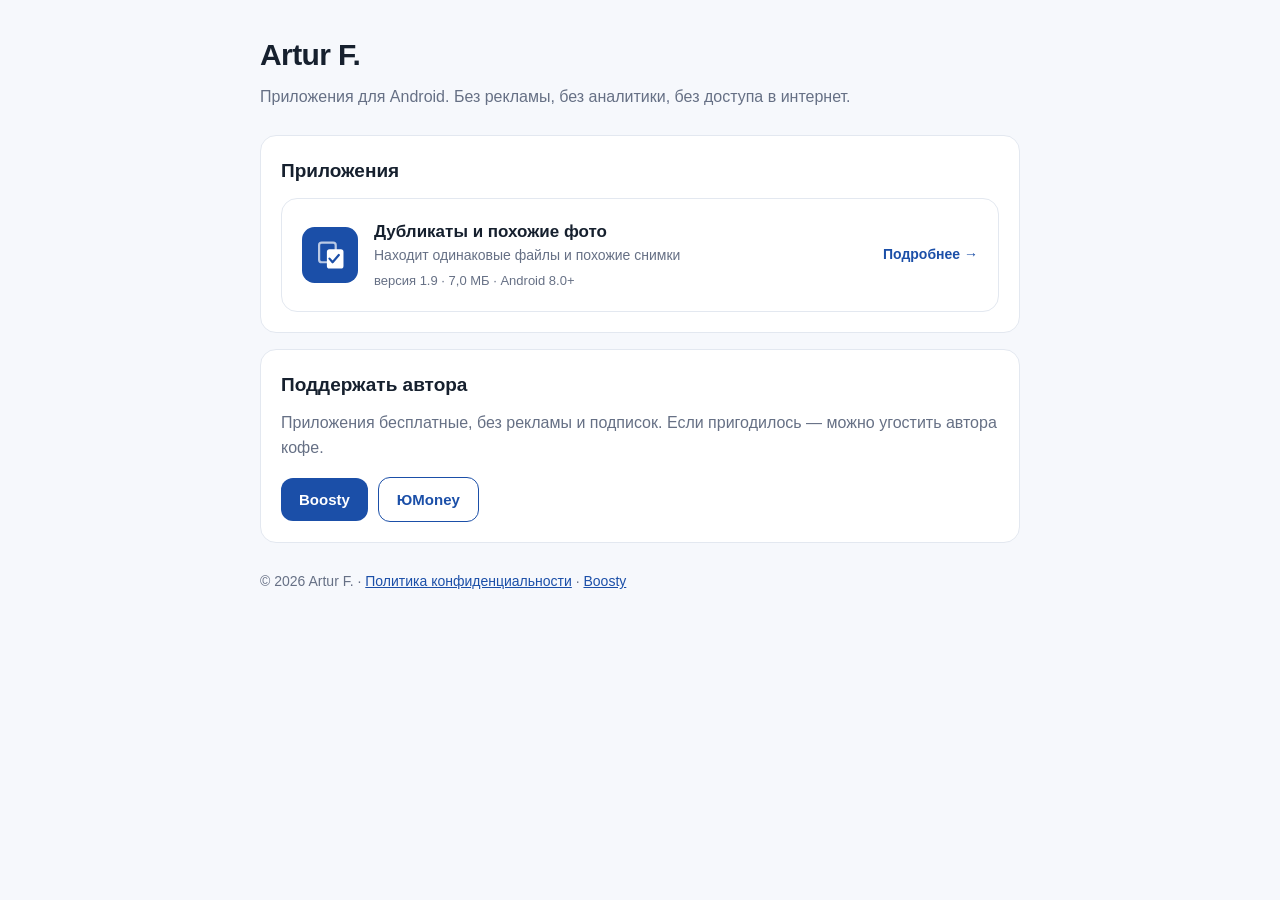
==== index.html @ b192c579 "Add files via upload" ====
<!DOCTYPE html>
<!--
  Главная страница — каталог приложений.

  Как добавить приложение: скопируйте ссылку <a class="card app-item"> (см. комментарий
  в блоке «Приложения») и замените иконку, название, описание, характеристики и адрес
  страницы приложения (например scaner.html).
-->
<html lang="ru">
<head>
<meta charset="utf-8">
<meta name="viewport" content="width=device-width, initial-scale=1">
<title>Artur F. — приложения для Android</title>
<meta name="description" content="Приложения для Android без рекламы, аналитики и доступа в интернет.">
<link rel="stylesheet" href="style.css">
</head>
<body>
<div class="wrap">

  <h1>Artur F.</h1>
  <p class="sub">Приложения для Android. Без рекламы, без аналитики, без доступа в интернет.</p>

  <!-- ================= Приложения ================= -->
  <div class="card">
    <h2>Приложения</h2>

    <!-- КАРТОЧКА В КАТАЛОГЕ: копируйте этот блок для нового приложения -->
    <a class="card app-item" href="dupfinder.html" style="margin-bottom:0">
      <svg width="56" height="56" viewBox="0 0 108 108" aria-hidden="true">
        <rect width="108" height="108" rx="24" fill="#1b4fa8"/>
        <rect x="33" y="30" width="32" height="38" rx="5" fill="none" stroke="#ffffff" stroke-opacity=".7" stroke-width="4.3"/>
        <rect x="48" y="43" width="32" height="37" rx="5" fill="#ffffff"/>
        <path d="M53 61 L59 68 L71 54" fill="none" stroke="#1b4fa8" stroke-width="4.3"
              stroke-linecap="round" stroke-linejoin="round"/>
      </svg>
      <div>
        <div class="title">Дубликаты и похожие фото</div>
        <div class="desc">Находит одинаковые файлы и похожие снимки</div>
        <div class="meta">версия 1.9 · 7,0 МБ · Android 8.0+</div>
      </div>
      <span class="more">Подробнее →</span>
    </a>
    <!-- /КАРТОЧКА В КАТАЛОГЕ -->

  </div>

  <!-- ================= Поддержать ================= -->
  <div class="card">
    <h2>Поддержать автора</h2>
    <p style="margin-top:0;color:var(--muted)">
      Приложения бесплатные, без рекламы и подписок. Если пригодилось — можно угостить автора кофе.
    </p>
    <div class="actions">
      <a class="btn" href="https://boosty.to/arkeyn/donate">Boosty</a>
      <a class="btn ghost" href="https://yoomoney.ru/to/4100119662312495">ЮMoney</a>
    </div>
  </div>

  <footer>
    © 2026 Artur F. · <a href="privacy.html">Политика конфиденциальности</a> ·
    <a href="https://boosty.to/arkeyn">Boosty</a>
  </footer>

</div>
</body>
</html>
---- style.css ----
:root {
  --blue: #1b4fa8;
  --blue-dark: #163f86;
  --bg: #f6f8fc;
  --card: #ffffff;
  --text: #16202e;
  --muted: #667085;
  --line: #e3e8f0;
}

* { box-sizing: border-box; }

body {
  margin: 0;
  padding: 32px 20px 56px;
  background: var(--bg);
  color: var(--text);
  font: 16px/1.55 -apple-system, "Segoe UI", Roboto, "Helvetica Neue", Arial, sans-serif;
}

.wrap { max-width: 760px; margin: 0 auto; }

h1 { font-size: 30px; margin: 0 0 6px; letter-spacing: -0.02em; }
h2 { font-size: 19px; margin: 0 0 12px; }

.sub { color: var(--muted); margin: 0 0 26px; }

.card {
  display: block;
  background: var(--card);
  border: 1px solid var(--line);
  border-radius: 16px;
  padding: 20px;
  margin-bottom: 16px;
}

.card > h2:first-child { margin-top: 0; }

a { color: var(--blue); }

.back {
  display: inline-block;
  margin-bottom: 14px;
  font-size: 14px;
  text-decoration: none;
}

/* -------- каталог приложений -------- */

.app-item {
  display: flex;
  gap: 16px;
  align-items: center;
  text-decoration: none;
  color: inherit;
}

.app-item:hover { border-color: var(--blue); }

.app-item .title { font-weight: 600; font-size: 17px; }
.app-item .desc { color: var(--muted); font-size: 14px; }
.app-item .meta { color: var(--muted); font-size: 13px; margin-top: 4px; }

.app-item .more {
  margin-left: auto;
  color: var(--blue);
  font-weight: 600;
  font-size: 14px;
  white-space: nowrap;
}

/* -------- страница приложения -------- */

.app-head { display: flex; gap: 16px; align-items: center; margin-bottom: 14px; }
.app-head h2 { margin: 0; }
.app-head .role { color: var(--muted); font-size: 14px; }

.chips { display: flex; flex-wrap: wrap; gap: 8px; margin: 12px 0 16px; padding: 0; list-style: none; }

.chips li {
  font-size: 13px;
  color: var(--muted);
  border: 1px solid var(--line);
  border-radius: 999px;
  padding: 3px 10px;
}

.actions { display: flex; flex-wrap: wrap; gap: 10px; align-items: center; }

.btn {
  display: inline-flex;
  align-items: center;
  gap: 8px;
  padding: 10px 18px;
  border-radius: 12px;
  background: var(--blue);
  color: #fff;
  text-decoration: none;
  font-weight: 600;
  font-size: 15px;
}

.btn:hover { background: var(--blue-dark); }

.btn.ghost { background: transparent; color: var(--blue); border: 1px solid var(--blue); }
.btn.ghost:hover { background: #eef2fb; }

ul.features { margin: 0; padding-left: 20px; }
ul.features li { margin-bottom: 6px; }

.hash {
  display: block;
  margin-top: 14px;
  font: 12px/1.5 ui-monospace, Consolas, monospace;
  color: var(--muted);
  word-break: break-all;
}

.note { font-size: 13px; color: var(--muted); margin-top: 12px; }

code { font: 13px ui-monospace, Consolas, monospace; }

table { border-collapse: collapse; width: 100%; margin: 10px 0; font-size: 15px; }
th, td { text-align: left; padding: 8px 10px; border-bottom: 1px solid var(--line); vertical-align: top; }
th { color: var(--muted); font-weight: 600; }

footer { color: var(--muted); font-size: 14px; margin-top: 28px; }
footer a { color: var(--blue); }
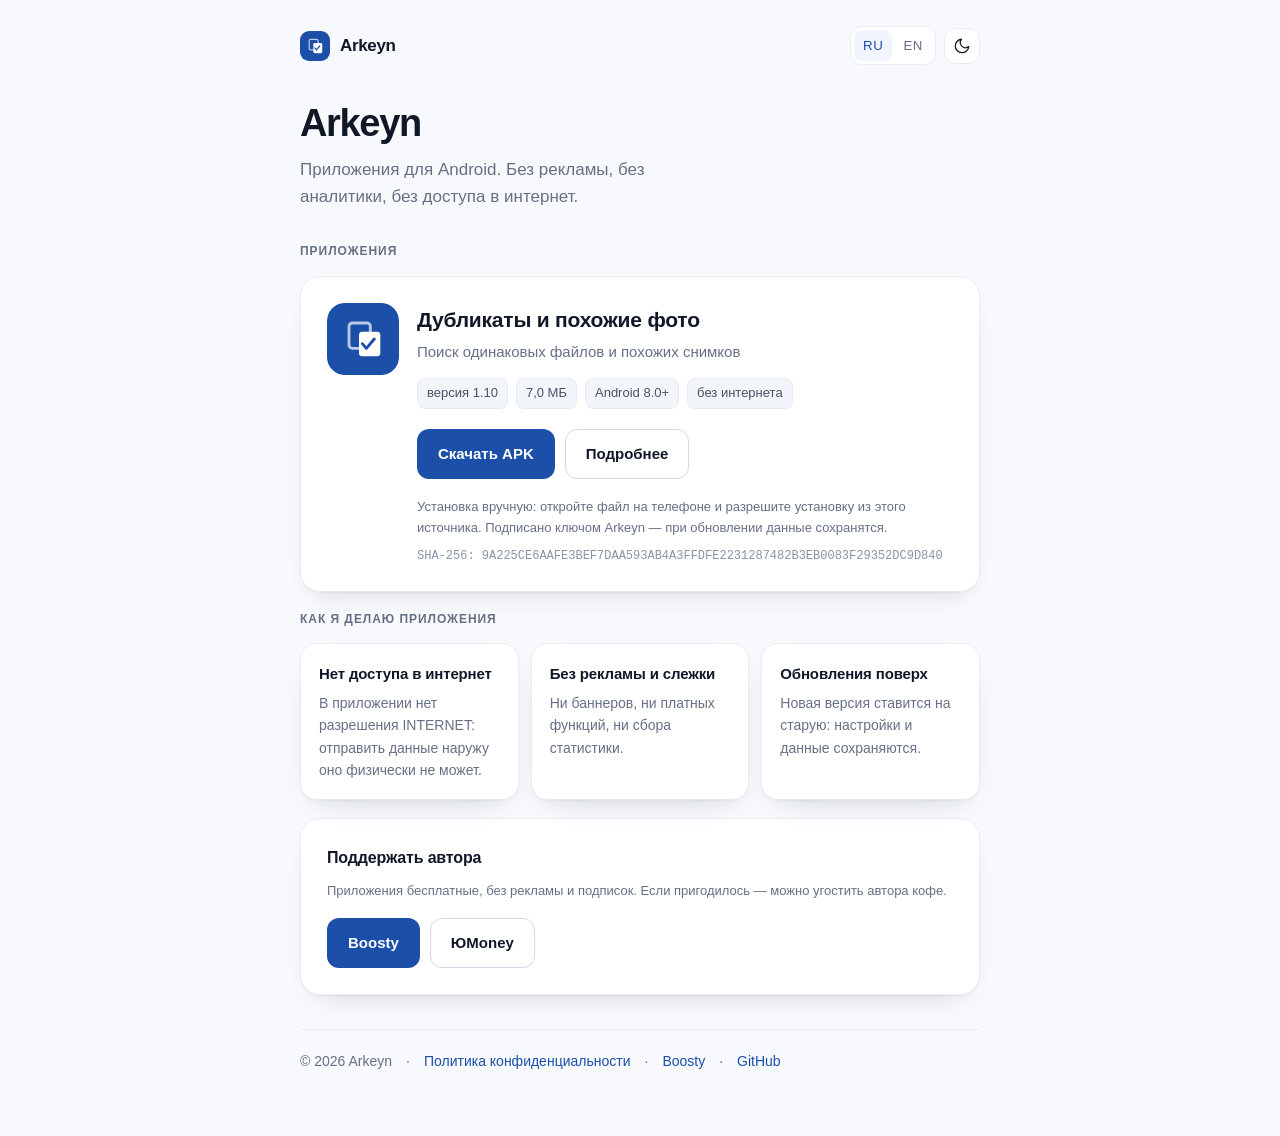
==== commit 1b2c3a88: "Add files via upload" ====
--- a/index.html
+++ b/index.html
@@ -1,66 +1,157 @@
 <!DOCTYPE html>
-<!--
-  Главная страница — каталог приложений.
-
-  Как добавить приложение: скопируйте ссылку <a class="card app-item"> (см. комментарий
-  в блоке «Приложения») и замените иконку, название, описание, характеристики и адрес
-  страницы приложения (например scaner.html).
--->
-<html lang="ru">
+<html lang="ru" data-lang="ru" data-theme="light">
 <head>
 <meta charset="utf-8">
 <meta name="viewport" content="width=device-width, initial-scale=1">
-<title>Artur F. — приложения для Android</title>
-<meta name="description" content="Приложения для Android без рекламы, аналитики и доступа в интернет.">
+<title data-ru="Arkeyn — приложения для Android" data-en="Arkeyn — Android apps">Arkeyn — приложения для Android</title>
+<meta name="description" content="Приложения для Android без рекламы, аналитики и доступа в интернет. Автор — Arkeyn.">
+<meta name="color-scheme" content="light dark">
 <link rel="stylesheet" href="style.css">
+<script>
+/* Тема и язык применяются до первой отрисовки — без мигания. */
+(function () {
+  try {
+    var t = localStorage.getItem('arkeyn-theme');
+    if (!t) {
+      t = window.matchMedia && window.matchMedia('(prefers-color-scheme: dark)').matches ? 'dark' : 'light';
+    }
+    var l = localStorage.getItem('arkeyn-lang') || 'ru';
+    var r = document.documentElement;
+    r.setAttribute('data-theme', t);
+    r.setAttribute('data-lang', l);
+    r.setAttribute('lang', l);
+  } catch (e) {}
+})();
+</script>
 </head>
 <body>
 <div class="wrap">
 
-  <h1>Artur F.</h1>
-  <p class="sub">Приложения для Android. Без рекламы, без аналитики, без доступа в интернет.</p>
-
-  <!-- ================= Приложения ================= -->
-  <div class="card">
-    <h2>Приложения</h2>
-
-    <!-- КАРТОЧКА В КАТАЛОГЕ: копируйте этот блок для нового приложения -->
-    <a class="card app-item" href="dupfinder.html" style="margin-bottom:0">
-      <svg width="56" height="56" viewBox="0 0 108 108" aria-hidden="true">
+  <header class="topbar">
+    <a class="brand" href="index.html">
+      <svg class="mark" viewBox="0 0 108 108" aria-hidden="true">
         <rect width="108" height="108" rx="24" fill="#1b4fa8"/>
         <rect x="33" y="30" width="32" height="38" rx="5" fill="none" stroke="#ffffff" stroke-opacity=".7" stroke-width="4.3"/>
         <rect x="48" y="43" width="32" height="37" rx="5" fill="#ffffff"/>
-        <path d="M53 61 L59 68 L71 54" fill="none" stroke="#1b4fa8" stroke-width="4.3"
-              stroke-linecap="round" stroke-linejoin="round"/>
+        <path d="M53 61 L59 68 L71 54" fill="none" stroke="#1b4fa8" stroke-width="4.3" stroke-linecap="round" stroke-linejoin="round"/>
       </svg>
-      <div>
-        <div class="title">Дубликаты и похожие фото</div>
-        <div class="desc">Находит одинаковые файлы и похожие снимки</div>
-        <div class="meta">версия 1.9 · 7,0 МБ · Android 8.0+</div>
+      Arkeyn
+    </a>
+    <div class="spacer"></div>
+    <div class="controls">
+      <div class="seg" role="group" aria-label="Язык / Language">
+        <button type="button" data-set-lang="ru" aria-pressed="true">RU</button>
+        <button type="button" data-set-lang="en" aria-pressed="false">EN</button>
       </div>
-      <span class="more">Подробнее →</span>
-    </a>
-    <!-- /КАРТОЧКА В КАТАЛОГЕ -->
+      <button type="button" class="icon-btn" id="theme-toggle" aria-label="Тёмная тема" title="Тёмная тема" aria-pressed="false">
+        <svg class="moon" viewBox="0 0 24 24" aria-hidden="true">
+          <path d="M21 12.8A9 9 0 1 1 11.2 3a7 7 0 0 0 9.8 9.8z" fill="none" stroke="currentColor" stroke-width="1.7" stroke-linejoin="round"/>
+        </svg>
+        <svg class="sun" viewBox="0 0 24 24" aria-hidden="true">
+          <circle cx="12" cy="12" r="4.2" fill="none" stroke="currentColor" stroke-width="1.7"/>
+          <path d="M12 2.6v2.1M12 19.3v2.1M4.4 4.4l1.5 1.5M18.1 18.1l1.5 1.5M2.6 12h2.1M19.3 12h2.1M4.4 19.6l1.5-1.5M18.1 5.9l1.5-1.5" fill="none" stroke="currentColor" stroke-width="1.7" stroke-linecap="round"/>
+        </svg>
+      </button>
+    </div>
+  </header>
 
+  <section class="hero">
+    <h1>Arkeyn</h1>
+    <p data-ru>Приложения для Android. Без рекламы, без аналитики, без доступа в интернет.</p>
+    <p data-en>Android apps. No ads, no analytics, no internet access.</p>
+  </section>
+
+  <p class="eyebrow" data-ru>Приложения</p>
+  <p class="eyebrow" data-en>Apps</p>
+
+  <section class="card app">
+    <svg class="icon" viewBox="0 0 108 108" aria-hidden="true">
+      <rect width="108" height="108" rx="24" fill="#1b4fa8"/>
+      <rect x="33" y="30" width="32" height="38" rx="5" fill="none" stroke="#ffffff" stroke-opacity=".7" stroke-width="4.3"/>
+      <rect x="48" y="43" width="32" height="37" rx="5" fill="#ffffff"/>
+      <path d="M53 61 L59 68 L71 54" fill="none" stroke="#1b4fa8" stroke-width="4.3" stroke-linecap="round" stroke-linejoin="round"/>
+    </svg>
+    <div class="grow">
+      <h2 data-ru>Дубликаты и похожие фото</h2>
+      <h2 data-en>Duplicates and similar photos</h2>
+      <p class="role" data-ru>Поиск одинаковых файлов и похожих снимков</p>
+      <p class="role" data-en>Finds identical files and lookalike shots</p>
+
+      <ul class="chips">
+        <li data-ru>версия 1.10</li>
+        <li data-en>version 1.10</li>
+        <li data-ru>7,0 МБ</li>
+        <li data-en>7.0 MB</li>
+        <li>Android 8.0+</li>
+        <li data-ru>без интернета</li>
+        <li data-en>no internet</li>
+      </ul>
+
+      <div class="actions">
+        <a class="btn" href="https://github.com/Arkeyn87/arkeyn-apps/releases/latest/download/DuplicatesFinder.apk">
+          <span data-ru>Скачать APK</span><span data-en>Download APK</span>
+        </a>
+        <a class="btn ghost" href="dupfinder.html">
+          <span data-ru>Подробнее</span><span data-en>Details</span>
+        </a>
+      </div>
+
+      <p class="meta">
+        <span data-ru>Установка вручную: откройте файл на телефоне и разрешите установку из этого источника.
+          Подписано ключом Arkeyn — при обновлении данные сохранятся.</span>
+        <span data-en>Manual install: open the file on your phone and allow installation from this source.
+          Signed with the Arkeyn key — your data survives updates.</span>
+        <span class="hash">SHA-256: 9A225CE6AAFE3BEF7DAA593AB4A3FFDFE2231287482B3EB0083F29352DC9D840</span>
+      </p>
+    </div>
+  </section>
+
+  <p class="eyebrow" data-ru>Как я делаю приложения</p>
+  <p class="eyebrow" data-en>How I build apps</p>
+
+  <div class="tiles">
+    <div class="tile">
+      <h3 data-ru>Нет доступа в интернет</h3>
+      <h3 data-en>No internet access</h3>
+      <p data-ru>В приложении нет разрешения INTERNET: отправить данные наружу оно физически не может.</p>
+      <p data-en>The app has no INTERNET permission: it physically cannot send data anywhere.</p>
+    </div>
+    <div class="tile">
+      <h3 data-ru>Без рекламы и слежки</h3>
+      <h3 data-en>No ads or tracking</h3>
+      <p data-ru>Ни баннеров, ни платных функций, ни сбора статистики.</p>
+      <p data-en>No banners, no paid features, no telemetry.</p>
+    </div>
+    <div class="tile">
+      <h3 data-ru>Обновления поверх</h3>
+      <h3 data-en>Updates in place</h3>
+      <p data-ru>Новая версия ставится на старую: настройки и данные сохраняются.</p>
+      <p data-en>A new version installs over the old one: settings and data stay.</p>
+    </div>
   </div>
 
-  <!-- ================= Поддержать ================= -->
-  <div class="card">
-    <h2>Поддержать автора</h2>
-    <p style="margin-top:0;color:var(--muted)">
-      Приложения бесплатные, без рекламы и подписок. Если пригодилось — можно угостить автора кофе.
-    </p>
+  <section class="card" style="margin-top:18px">
+    <h3 data-ru>Поддержать автора</h3>
+    <h3 data-en>Support the author</h3>
+    <p class="meta" style="margin:0 0 16px" data-ru>Приложения бесплатные, без рекламы и подписок. Если пригодилось — можно угостить автора кофе.</p>
+    <p class="meta" style="margin:0 0 16px" data-en>All apps are free, with no ads or subscriptions. If they helped, you can buy the author a coffee.</p>
     <div class="actions">
       <a class="btn" href="https://boosty.to/arkeyn/donate">Boosty</a>
       <a class="btn ghost" href="https://yoomoney.ru/to/4100119662312495">ЮMoney</a>
     </div>
-  </div>
+  </section>
 
   <footer>
-    © 2026 Artur F. · <a href="privacy.html">Политика конфиденциальности</a> ·
+    <span>© 2026 Arkeyn</span>
+    <span>·</span>
+    <a href="privacy.html"><span data-ru>Политика конфиденциальности</span><span data-en>Privacy policy</span></a>
+    <span>·</span>
     <a href="https://boosty.to/arkeyn">Boosty</a>
+    <span>·</span>
+    <a href="https://github.com/Arkeyn87/arkeyn-apps">GitHub</a>
   </footer>
 
 </div>
+<script src="site.js"></script>
 </body>
 </html>
--- a/style.css
+++ b/style.css
@@ -1,128 +1,234 @@
+/* Arkeyn — общая таблица стилей.
+   Светлая тема — по умолчанию, тёмная включается атрибутом data-theme="dark" на <html>.
+   Язык — атрибут data-lang="ru|en": блоки с data-ru и data-en показываются по одному. */
+
 :root {
-  --blue: #1b4fa8;
-  --blue-dark: #163f86;
-  --bg: #f6f8fc;
-  --card: #ffffff;
-  --text: #16202e;
+  color-scheme: light;
+  --bg: #f7f9fc;
+  --surface: #ffffff;
+  --surface-2: #f2f5f9;
+  --line: #e9edf3;
+  --ink: #101828;
   --muted: #667085;
-  --line: #e3e8f0;
-}
+  --accent: #1b4fa8;
+  --accent-ink: #ffffff;
+  --accent-soft: #f1f5fd;
+  --chip-ink: #475467;
+  --ghost-border: #cfd9ea;
+  --hash: #8994a7;
+  --shadow: 0 1px 2px rgba(16, 24, 40, .04), 0 12px 28px -18px rgba(16, 24, 40, .25);
+  --shadow-btn: 0 8px 20px -10px rgba(27, 79, 168, .75);
+  --radius: 20px;
+}
+
+[data-theme="dark"] {
+  color-scheme: dark;
+  --bg: #0c0e13;
+  --surface: #141821;
+  --surface-2: #1a1f2b;
+  --line: #232a38;
+  --ink: #e9eef8;
+  --muted: #94a1b7;
+  --accent: #4d8dff;
+  --accent-ink: #08101f;
+  --accent-soft: rgba(77, 141, 255, .12);
+  --chip-ink: #b8c6dd;
+  --ghost-border: rgba(255, 255, 255, .16);
+  --hash: #6f7d92;
+  --shadow: none;
+  --shadow-btn: 0 10px 26px -10px rgba(77, 141, 255, .85);
+}
+
+html[data-lang="ru"] [data-en] { display: none !important; }
+html[data-lang="en"] [data-ru] { display: none !important; }
 
 * { box-sizing: border-box; }
+
+html { scroll-behavior: smooth; -webkit-text-size-adjust: 100%; }
 
 body {
   margin: 0;
-  padding: 32px 20px 56px;
   background: var(--bg);
-  color: var(--text);
-  font: 16px/1.55 -apple-system, "Segoe UI", Roboto, "Helvetica Neue", Arial, sans-serif;
-}
-
-.wrap { max-width: 760px; margin: 0 auto; }
-
-h1 { font-size: 30px; margin: 0 0 6px; letter-spacing: -0.02em; }
-h2 { font-size: 19px; margin: 0 0 12px; }
-
-.sub { color: var(--muted); margin: 0 0 26px; }
+  color: var(--ink);
+  font: 16px/1.6 -apple-system, "Segoe UI", Roboto, "Helvetica Neue", Arial, sans-serif;
+  -webkit-font-smoothing: antialiased;
+  transition: background-color .25s ease, color .25s ease;
+}
+
+svg { display: block; max-width: 100%; }
+
+a { color: var(--accent); }
+
+:focus-visible { outline: 2px solid var(--accent); outline-offset: 2px; border-radius: 6px; }
+
+.wrap { max-width: 720px; margin: 0 auto; padding: 26px 20px 64px; }
+
+/* ---------- верхняя панель ---------- */
+
+.topbar { display: flex; align-items: center; gap: 10px; margin-bottom: 38px; }
+
+.brand {
+  display: inline-flex; align-items: center; gap: 10px;
+  color: var(--ink); text-decoration: none;
+  font-weight: 700; font-size: 17px; letter-spacing: -.02em;
+}
+.brand .mark { width: 30px; height: 30px; border-radius: 9px; }
+
+.spacer { flex: 1; }
+
+.controls { display: flex; align-items: center; gap: 8px; }
+
+.seg {
+  display: inline-flex; padding: 3px; gap: 2px;
+  background: var(--surface); border: 1px solid var(--line); border-radius: 11px;
+}
+.seg button {
+  appearance: none; border: 0; background: transparent; cursor: pointer;
+  color: var(--muted); font: 700 12px/1 inherit; letter-spacing: .04em;
+  padding: 8px 9px; border-radius: 8px;
+}
+.seg button[aria-pressed="true"] { background: var(--accent-soft); color: var(--accent); }
+.seg button:hover { color: var(--ink); }
+.seg button[aria-pressed="true"]:hover { color: var(--accent); }
+
+.icon-btn {
+  display: inline-grid; place-items: center;
+  width: 36px; height: 36px; padding: 0;
+  background: var(--surface); border: 1px solid var(--line); border-radius: 11px;
+  color: var(--ink); cursor: pointer;
+}
+.icon-btn:hover { border-color: var(--ghost-border); }
+.icon-btn svg { width: 18px; height: 18px; }
+.icon-btn .sun { display: none; }
+[data-theme="dark"] .icon-btn .sun { display: block; }
+[data-theme="dark"] .icon-btn .moon { display: none; }
+
+/* ---------- шапка страницы ---------- */
+
+.hero { margin-bottom: 32px; }
+.hero h1 {
+  margin: 0 0 12px; font-size: 38px; line-height: 1.08;
+  letter-spacing: -.035em; font-weight: 700;
+}
+.hero p { margin: 0; color: var(--muted); font-size: 17px; max-width: 46ch; }
+
+.eyebrow {
+  margin: 0 0 14px; font-size: 12px; font-weight: 700; letter-spacing: .08em;
+  text-transform: uppercase; color: var(--muted);
+}
+
+.back { display: inline-block; margin-bottom: 18px; font-size: 14px; text-decoration: none; }
+.back:hover { text-decoration: underline; }
+
+/* ---------- карточки ---------- */
 
 .card {
-  display: block;
-  background: var(--card);
+  background: var(--surface);
   border: 1px solid var(--line);
-  border-radius: 16px;
-  padding: 20px;
-  margin-bottom: 16px;
-}
-
-.card > h2:first-child { margin-top: 0; }
-
-a { color: var(--blue); }
-
-.back {
-  display: inline-block;
-  margin-bottom: 14px;
-  font-size: 14px;
-  text-decoration: none;
-}
-
-/* -------- каталог приложений -------- */
-
-.app-item {
-  display: flex;
-  gap: 16px;
-  align-items: center;
-  text-decoration: none;
-  color: inherit;
-}
-
-.app-item:hover { border-color: var(--blue); }
-
-.app-item .title { font-weight: 600; font-size: 17px; }
-.app-item .desc { color: var(--muted); font-size: 14px; }
-.app-item .meta { color: var(--muted); font-size: 13px; margin-top: 4px; }
-
-.app-item .more {
-  margin-left: auto;
-  color: var(--blue);
-  font-weight: 600;
-  font-size: 14px;
-  white-space: nowrap;
-}
-
-/* -------- страница приложения -------- */
-
-.app-head { display: flex; gap: 16px; align-items: center; margin-bottom: 14px; }
-.app-head h2 { margin: 0; }
-.app-head .role { color: var(--muted); font-size: 14px; }
-
-.chips { display: flex; flex-wrap: wrap; gap: 8px; margin: 12px 0 16px; padding: 0; list-style: none; }
-
+  border-radius: var(--radius);
+  box-shadow: var(--shadow);
+  padding: 26px;
+  margin-bottom: 18px;
+}
+
+.app { display: flex; gap: 18px; align-items: flex-start; }
+.app .icon { flex: none; width: 72px; height: 72px; border-radius: 18px; }
+.app h2 { margin: 0 0 4px; font-size: 21px; letter-spacing: -.01em; }
+.app .role { margin: 0 0 14px; color: var(--muted); font-size: 15px; }
+.grow { flex: 1; min-width: 0; }
+
+.chips { display: flex; flex-wrap: wrap; gap: 8px; margin: 0 0 20px; padding: 0; list-style: none; }
 .chips li {
-  font-size: 13px;
-  color: var(--muted);
+  font-size: 13px; color: var(--chip-ink); background: var(--surface-2);
+  border: 1px solid var(--line); border-radius: 8px; padding: 4px 9px;
+}
+[data-theme="dark"] .chips li { background: var(--surface-2); }
+
+.actions { display: flex; flex-wrap: wrap; gap: 10px; align-items: center; }
+
+.btn {
+  display: inline-flex; align-items: center; justify-content: center; gap: 8px;
+  padding: 12px 20px; border-radius: 12px; border: 1px solid transparent;
+  background: var(--accent); color: var(--accent-ink);
+  font-weight: 650; font-size: 15px; text-decoration: none;
+  transition: box-shadow .15s ease, transform .06s ease, background-color .15s ease;
+}
+.btn:hover { box-shadow: var(--shadow-btn); }
+.btn:active { transform: translateY(1px); }
+.btn.ghost {
+  background: transparent; color: var(--ink); border-color: var(--ghost-border);
+}
+.btn.ghost:hover { background: var(--accent-soft); border-color: var(--accent); box-shadow: none; }
+
+.meta { margin: 18px 0 0; font-size: 13px; color: var(--muted); }
+.hash {
+  display: block; margin-top: 8px;
+  font: 12px/1.5 ui-monospace, Consolas, monospace; color: var(--hash);
+  word-break: break-all;
+}
+
+/* ---------- списки ---------- */
+
+h3 { margin: 0 0 10px; font-size: 16px; letter-spacing: -.01em; }
+
+.features { list-style: none; margin: 0; padding: 0; display: grid; gap: 14px; }
+.features li { display: grid; grid-template-columns: 22px 1fr; gap: 12px; align-items: start; }
+.features svg { width: 22px; height: 22px; margin-top: 1px; color: var(--accent); }
+.features b { font-weight: 650; }
+.features span { color: var(--muted); }
+
+.steps { counter-reset: step; list-style: none; margin: 0; padding: 0; display: grid; gap: 12px; }
+.steps li { counter-increment: step; display: grid; grid-template-columns: 26px 1fr; gap: 12px; align-items: start; }
+.steps li::before {
+  content: counter(step);
+  width: 26px; height: 26px; border-radius: 50%;
+  display: grid; place-items: center;
+  font: 700 13px/1 inherit;
+  background: var(--accent-soft); color: var(--accent);
   border: 1px solid var(--line);
-  border-radius: 999px;
-  padding: 3px 10px;
-}
-
-.actions { display: flex; flex-wrap: wrap; gap: 10px; align-items: center; }
-
-.btn {
-  display: inline-flex;
-  align-items: center;
-  gap: 8px;
-  padding: 10px 18px;
-  border-radius: 12px;
-  background: var(--blue);
-  color: #fff;
-  text-decoration: none;
-  font-weight: 600;
-  font-size: 15px;
-}
-
-.btn:hover { background: var(--blue-dark); }
-
-.btn.ghost { background: transparent; color: var(--blue); border: 1px solid var(--blue); }
-.btn.ghost:hover { background: #eef2fb; }
-
-ul.features { margin: 0; padding-left: 20px; }
-ul.features li { margin-bottom: 6px; }
-
-.hash {
-  display: block;
-  margin-top: 14px;
-  font: 12px/1.5 ui-monospace, Consolas, monospace;
-  color: var(--muted);
-  word-break: break-all;
-}
-
-.note { font-size: 13px; color: var(--muted); margin-top: 12px; }
-
-code { font: 13px ui-monospace, Consolas, monospace; }
-
-table { border-collapse: collapse; width: 100%; margin: 10px 0; font-size: 15px; }
-th, td { text-align: left; padding: 8px 10px; border-bottom: 1px solid var(--line); vertical-align: top; }
-th { color: var(--muted); font-weight: 600; }
-
-footer { color: var(--muted); font-size: 14px; margin-top: 28px; }
-footer a { color: var(--blue); }
+}
+
+.tiles { display: grid; grid-template-columns: repeat(3, 1fr); gap: 12px; }
+.tile {
+  background: var(--surface); border: 1px solid var(--line); border-radius: 16px;
+  padding: 18px; box-shadow: var(--shadow);
+}
+.tile h3 { margin: 0 0 6px; font-size: 15px; }
+.tile p { margin: 0; font-size: 14px; color: var(--muted); }
+
+/* ---------- текст политики ---------- */
+
+.prose h2 { margin: 26px 0 8px; font-size: 17px; letter-spacing: -.01em; }
+.prose h2:first-child { margin-top: 0; }
+.prose p, .prose li { color: var(--muted); font-size: 15px; }
+.prose p { margin: 0 0 10px; }
+.prose ul { margin: 0 0 10px; padding-left: 20px; }
+.prose li { margin-bottom: 4px; }
+.prose strong { color: var(--ink); font-weight: 650; }
+
+/* ---------- подвал ---------- */
+
+footer {
+  margin-top: 34px; padding-top: 20px;
+  border-top: 1px solid var(--line);
+  display: flex; flex-wrap: wrap; gap: 6px 14px; align-items: center;
+  color: var(--muted); font-size: 14px;
+}
+footer a { color: var(--accent); text-decoration: none; }
+footer a:hover { text-decoration: underline; }
+
+/* ---------- адаптив ---------- */
+
+@media (max-width: 600px) {
+  .wrap { padding: 18px 16px 48px; }
+  .hero h1 { font-size: 30px; }
+  .hero p { font-size: 16px; }
+  .card { padding: 20px; }
+  .app { flex-direction: column; gap: 14px; }
+  .tiles { grid-template-columns: 1fr; }
+}
+
+@media (prefers-reduced-motion: reduce) {
+  html { scroll-behavior: auto; }
+  * { transition: none !important; }
+}
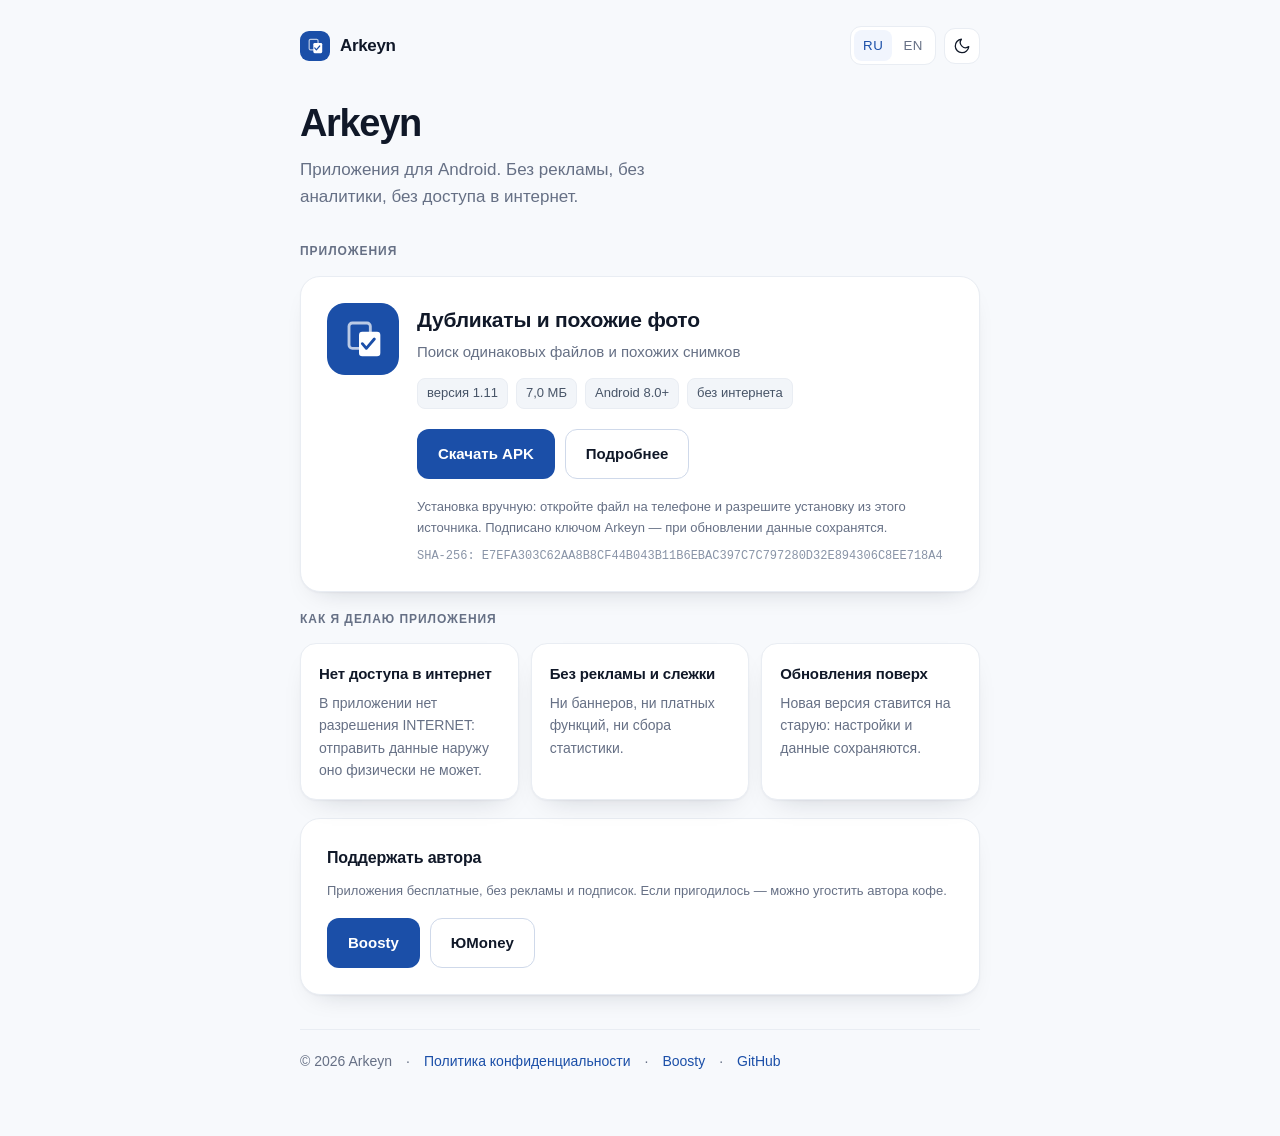
==== commit 71e1ab76: "Add files via upload" ====
--- a/index.html
+++ b/index.html
@@ -64,6 +64,7 @@
   <p class="eyebrow" data-ru>Приложения</p>
   <p class="eyebrow" data-en>Apps</p>
 
+  <!-- КАРТОЧКА ПРИЛОЖЕНИЯ: следующую карточку вставляйте сюда; шаблон — templates/catalog-card.html -->
   <section class="card app">
     <svg class="icon" viewBox="0 0 108 108" aria-hidden="true">
       <rect width="108" height="108" rx="24" fill="#1b4fa8"/>
@@ -78,8 +79,8 @@
       <p class="role" data-en>Finds identical files and lookalike shots</p>
 
       <ul class="chips">
-        <li data-ru>версия 1.10</li>
-        <li data-en>version 1.10</li>
+        <li data-ru>версия 1.11</li>
+        <li data-en>version 1.11</li>
         <li data-ru>7,0 МБ</li>
         <li data-en>7.0 MB</li>
         <li>Android 8.0+</li>
@@ -101,7 +102,7 @@
           Подписано ключом Arkeyn — при обновлении данные сохранятся.</span>
         <span data-en>Manual install: open the file on your phone and allow installation from this source.
           Signed with the Arkeyn key — your data survives updates.</span>
-        <span class="hash">SHA-256: 9A225CE6AAFE3BEF7DAA593AB4A3FFDFE2231287482B3EB0083F29352DC9D840</span>
+        <span class="hash">SHA-256: E7EFA303C62AA8B8CF44B043B11B6EBAC397C7C797280D32E894306C8EE718A4</span>
       </p>
     </div>
   </section>
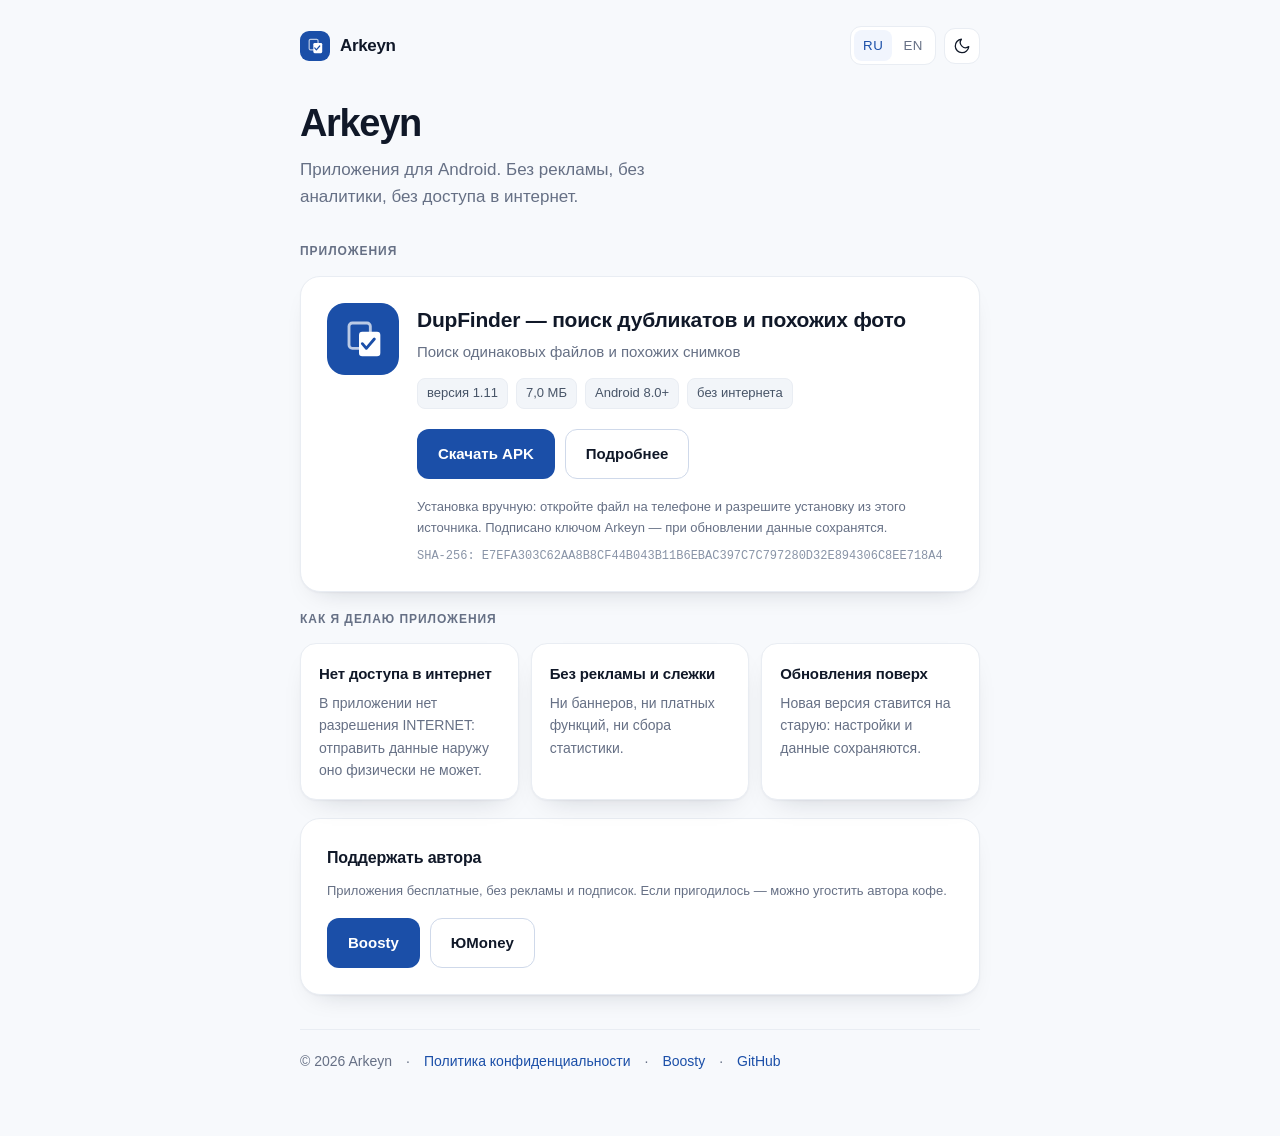
==== commit 709e231e: "Add files via upload" ====
--- a/index.html
+++ b/index.html
@@ -3,8 +3,30 @@
 <head>
 <meta charset="utf-8">
 <meta name="viewport" content="width=device-width, initial-scale=1">
-<title data-ru="Arkeyn — приложения для Android" data-en="Arkeyn — Android apps">Arkeyn — приложения для Android</title>
-<meta name="description" content="Приложения для Android без рекламы, аналитики и доступа в интернет. Автор — Arkeyn.">
+<title data-ru="Arkeyn — приложения для Android. DupFinder: поиск дубликатов и похожих фото" data-en="Arkeyn — Android apps. DupFinder: find duplicates and similar photos">Arkeyn — приложения для Android. DupFinder: поиск дубликатов и похожих фото</title>
+<meta name="description" content="Приложения для Android от Arkeyn. DupFinder — поиск дубликатов и похожих фотографий, без рекламы, без аналитики и без доступа в интернет.">
+<link rel="canonical" href="https://arkeyn87.github.io/arkeyn-apps/">
+<link rel="icon" href="icon-512.png" type="image/png">
+<meta property="og:type" content="website">
+<meta property="og:site_name" content="Arkeyn">
+<meta property="og:title" content="Arkeyn — приложения для Android">
+<meta property="og:description" content="DupFinder — поиск дубликатов и похожих фото. Без рекламы и без доступа в интернет.">
+<meta property="og:url" content="https://arkeyn87.github.io/arkeyn-apps/">
+<meta property="og:image" content="https://arkeyn87.github.io/arkeyn-apps/icon-512.png">
+<meta property="og:locale" content="ru_RU">
+<meta name="twitter:card" content="summary">
+<meta name="twitter:title" content="Arkeyn — приложения для Android">
+<meta name="twitter:description" content="DupFinder — поиск дубликатов и похожих фото. Без рекламы и без интернета.">
+<script type="application/ld+json">
+{
+  "@context": "https://schema.org",
+  "@type": "WebSite",
+  "name": "Arkeyn — приложения для Android",
+  "url": "https://arkeyn87.github.io/arkeyn-apps/",
+  "inLanguage": "ru",
+  "author": { "@type": "Person", "name": "Arkeyn" }
+}
+</script>
 <meta name="color-scheme" content="light dark">
 <link rel="stylesheet" href="style.css">
 <script>
@@ -73,8 +95,8 @@
       <path d="M53 61 L59 68 L71 54" fill="none" stroke="#1b4fa8" stroke-width="4.3" stroke-linecap="round" stroke-linejoin="round"/>
     </svg>
     <div class="grow">
-      <h2 data-ru>Дубликаты и похожие фото</h2>
-      <h2 data-en>Duplicates and similar photos</h2>
+      <h2 data-ru>DupFinder — поиск дубликатов и похожих фото</h2>
+      <h2 data-en>DupFinder — find duplicates and similar photos</h2>
       <p class="role" data-ru>Поиск одинаковых файлов и похожих снимков</p>
       <p class="role" data-en>Finds identical files and lookalike shots</p>
 
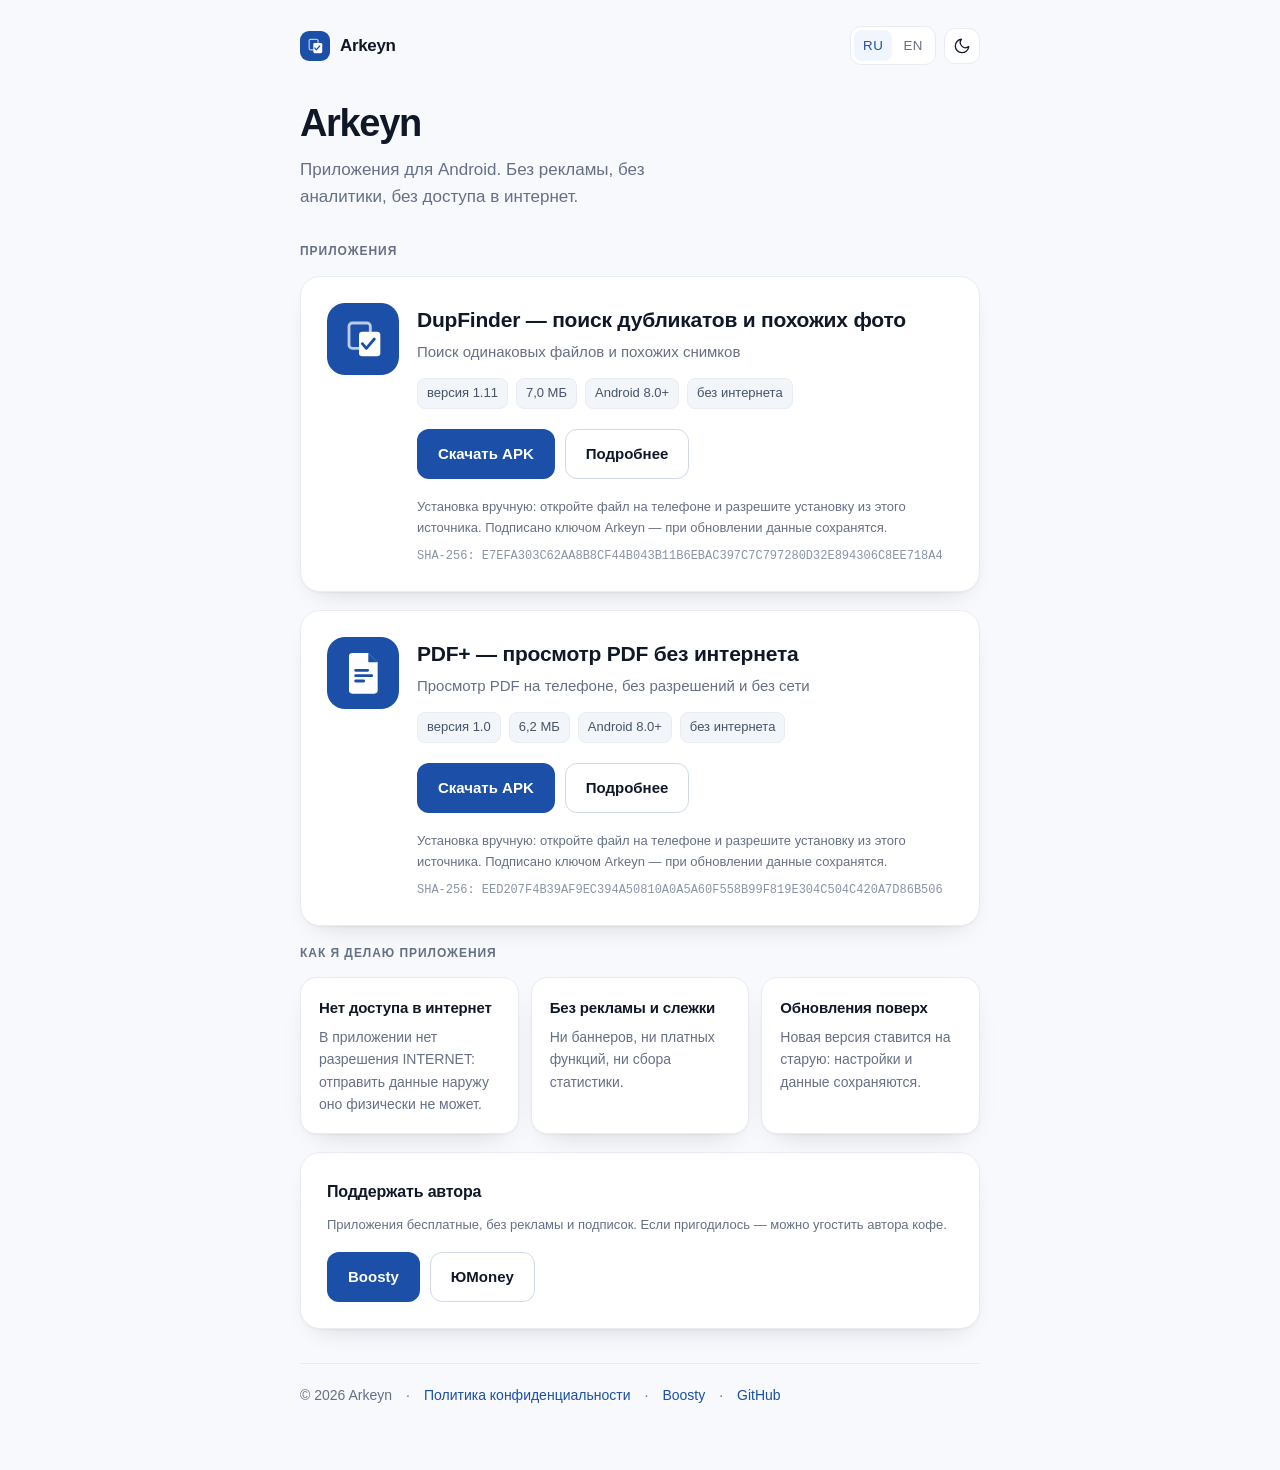
==== commit ba7a81ab: "Add files via upload" ====
--- a/index.html
+++ b/index.html
@@ -3,20 +3,18 @@
 <head>
 <meta charset="utf-8">
 <meta name="viewport" content="width=device-width, initial-scale=1">
-<title data-ru="Arkeyn — приложения для Android. DupFinder: поиск дубликатов и похожих фото" data-en="Arkeyn — Android apps. DupFinder: find duplicates and similar photos">Arkeyn — приложения для Android. DupFinder: поиск дубликатов и похожих фото</title>
-<meta name="description" content="Приложения для Android от Arkeyn. DupFinder — поиск дубликатов и похожих фотографий, без рекламы, без аналитики и без доступа в интернет.">
+<title>Arkeyn — приложения для Android</title>
+<meta name="description" content="Приложения для Android от Arkeyn: DupFinder — поиск дубликатов и похожих фото, PDF+ — просмотр PDF. Без рекламы, без аналитики и без доступа в интернет.">
 <link rel="canonical" href="https://arkeyn87.github.io/arkeyn-apps/">
 <link rel="icon" href="icon-512.png" type="image/png">
 <meta property="og:type" content="website">
 <meta property="og:site_name" content="Arkeyn">
 <meta property="og:title" content="Arkeyn — приложения для Android">
-<meta property="og:description" content="DupFinder — поиск дубликатов и похожих фото. Без рекламы и без доступа в интернет.">
+<meta property="og:description" content="DupFinder — поиск дубликатов и похожих фото, PDF+ — просмотр PDF. Без рекламы и без доступа в интернет.">
 <meta property="og:url" content="https://arkeyn87.github.io/arkeyn-apps/">
 <meta property="og:image" content="https://arkeyn87.github.io/arkeyn-apps/icon-512.png">
 <meta property="og:locale" content="ru_RU">
 <meta name="twitter:card" content="summary">
-<meta name="twitter:title" content="Arkeyn — приложения для Android">
-<meta name="twitter:description" content="DupFinder — поиск дубликатов и похожих фото. Без рекламы и без интернета.">
 <script type="application/ld+json">
 {
   "@context": "https://schema.org",
@@ -86,7 +84,7 @@
   <p class="eyebrow" data-ru>Приложения</p>
   <p class="eyebrow" data-en>Apps</p>
 
-  <!-- КАРТОЧКА ПРИЛОЖЕНИЯ: следующую карточку вставляйте сюда; шаблон — templates/catalog-card.html -->
+  <!-- КАРТОЧКА: DupFinder -->
   <section class="card app">
     <svg class="icon" viewBox="0 0 108 108" aria-hidden="true">
       <rect width="108" height="108" rx="24" fill="#1b4fa8"/>
@@ -129,6 +127,49 @@
     </div>
   </section>
 
+  <!-- КАРТОЧКА: PDF+ -->
+  <section class="card app">
+    <svg class="icon" viewBox="0 0 108 108" aria-hidden="true">
+      <rect width="108" height="108" rx="24" fill="#1b4fa8"/>
+      <path d="M38 24h24l14 14v42a5 5 0 0 1-5 5H38a5 5 0 0 1-5-5V29a5 5 0 0 1 5-5z" fill="#ffffff"/>
+      <path d="M62 24l14 14H62z" fill="#1b4fa8"/>
+      <path d="M43 50h18M43 58h24M43 66h12" fill="none" stroke="#1b4fa8" stroke-width="4.3" stroke-linecap="round"/>
+    </svg>
+    <div class="grow">
+      <h2 data-ru>PDF+ — просмотр PDF без интернета</h2>
+      <h2 data-en>PDF+ — read PDFs offline</h2>
+      <p class="role" data-ru>Просмотр PDF на телефоне, без разрешений и без сети</p>
+      <p class="role" data-en>View PDF files on your phone, offline and without permissions</p>
+
+      <ul class="chips">
+        <li data-ru>версия 1.0</li>
+        <li data-en>version 1.0</li>
+        <li data-ru>6,2 МБ</li>
+        <li data-en>6.2 MB</li>
+        <li>Android 8.0+</li>
+        <li data-ru>без интернета</li>
+        <li data-en>no internet</li>
+      </ul>
+
+      <div class="actions">
+        <a class="btn" href="https://github.com/Arkeyn87/pdfplus/releases/latest/download/PdfPlus.apk">
+          <span data-ru>Скачать APK</span><span data-en>Download APK</span>
+        </a>
+        <a class="btn ghost" href="pdfplus.html">
+          <span data-ru>Подробнее</span><span data-en>Details</span>
+        </a>
+      </div>
+
+      <p class="meta">
+        <span data-ru>Установка вручную: откройте файл на телефоне и разрешите установку из этого источника.
+          Подписано ключом Arkeyn — при обновлении данные сохранятся.</span>
+        <span data-en>Manual install: open the file on your phone and allow installation from this source.
+          Signed with the Arkeyn key — your data survives updates.</span>
+        <span class="hash">SHA-256: EED207F4B39AF9EC394A50810A0A5A60F558B99F819E304C504C420A7D86B506</span>
+      </p>
+    </div>
+  </section>
+
   <p class="eyebrow" data-ru>Как я делаю приложения</p>
   <p class="eyebrow" data-en>How I build apps</p>
 
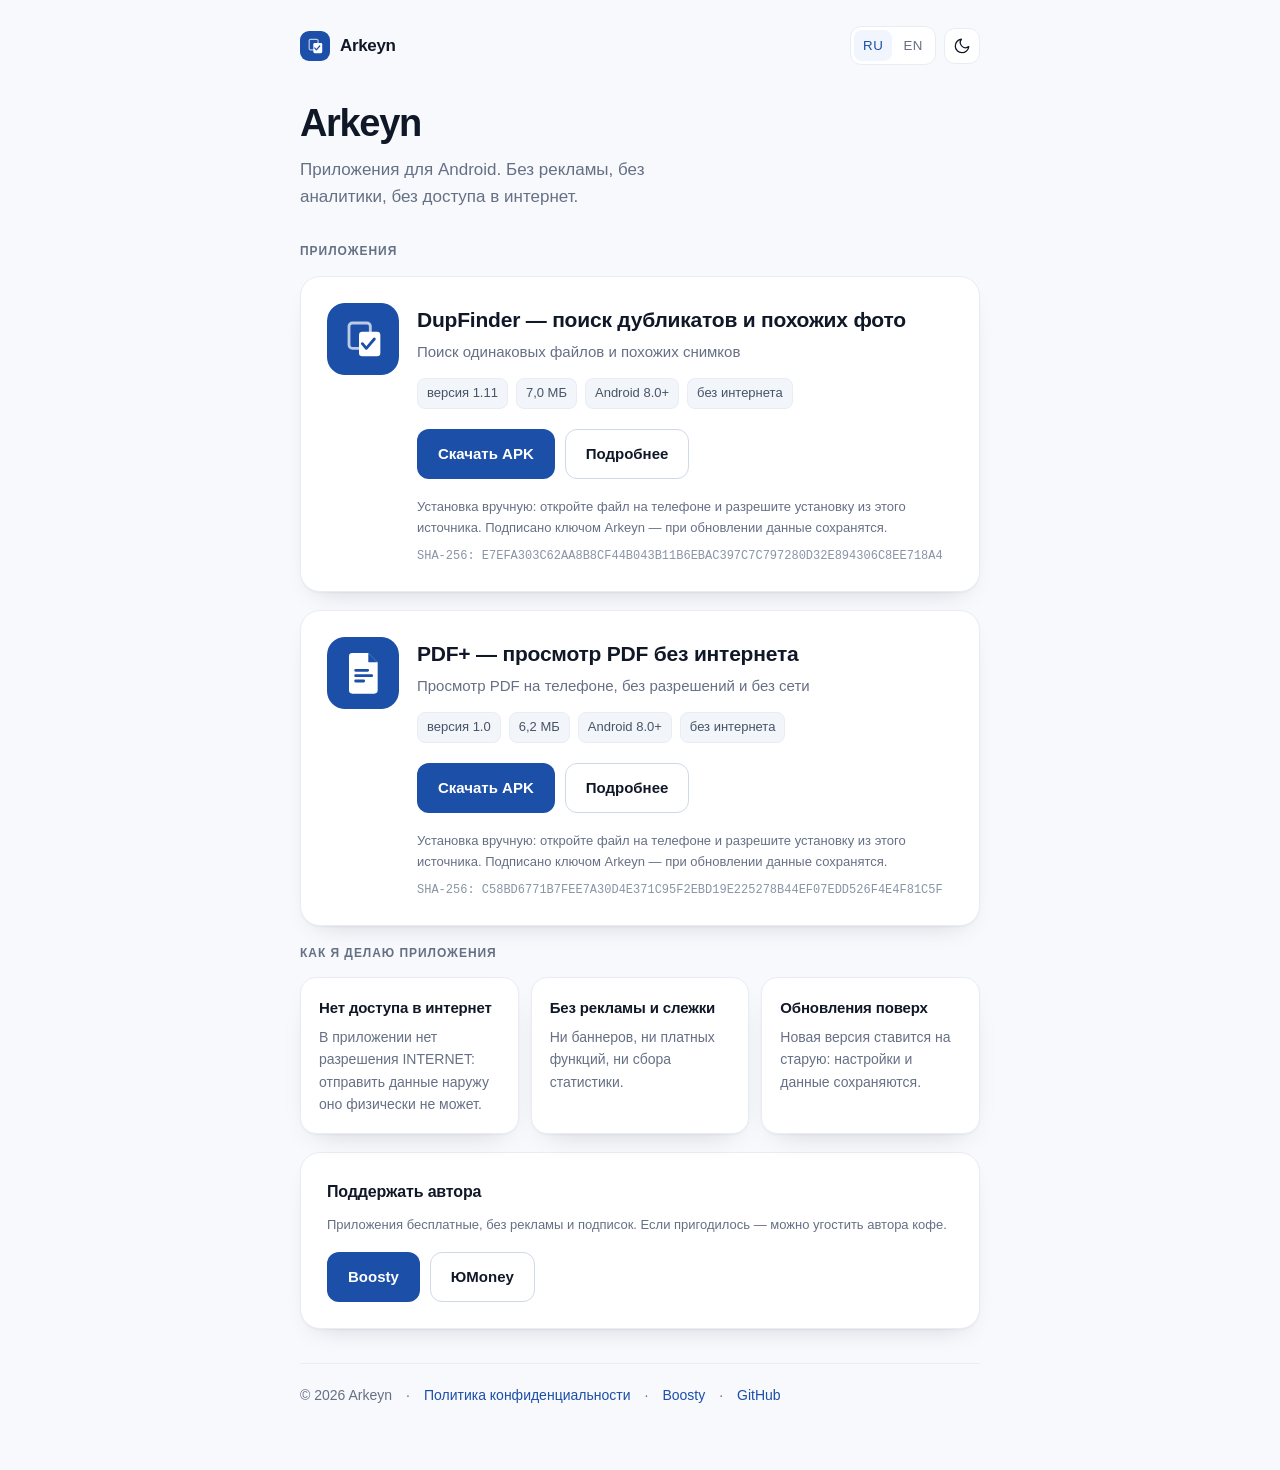
==== commit c15d5dde: "Update index.html" ====
--- a/index.html
+++ b/index.html
@@ -165,7 +165,7 @@
           Подписано ключом Arkeyn — при обновлении данные сохранятся.</span>
         <span data-en>Manual install: open the file on your phone and allow installation from this source.
           Signed with the Arkeyn key — your data survives updates.</span>
-        <span class="hash">SHA-256: EED207F4B39AF9EC394A50810A0A5A60F558B99F819E304C504C420A7D86B506</span>
+        <span class="hash">SHA-256: C58BD6771B7FEE7A30D4E371C95F2EBD19E225278B44EF07EDD526F4E4F81C5F</span>
       </p>
     </div>
   </section>
